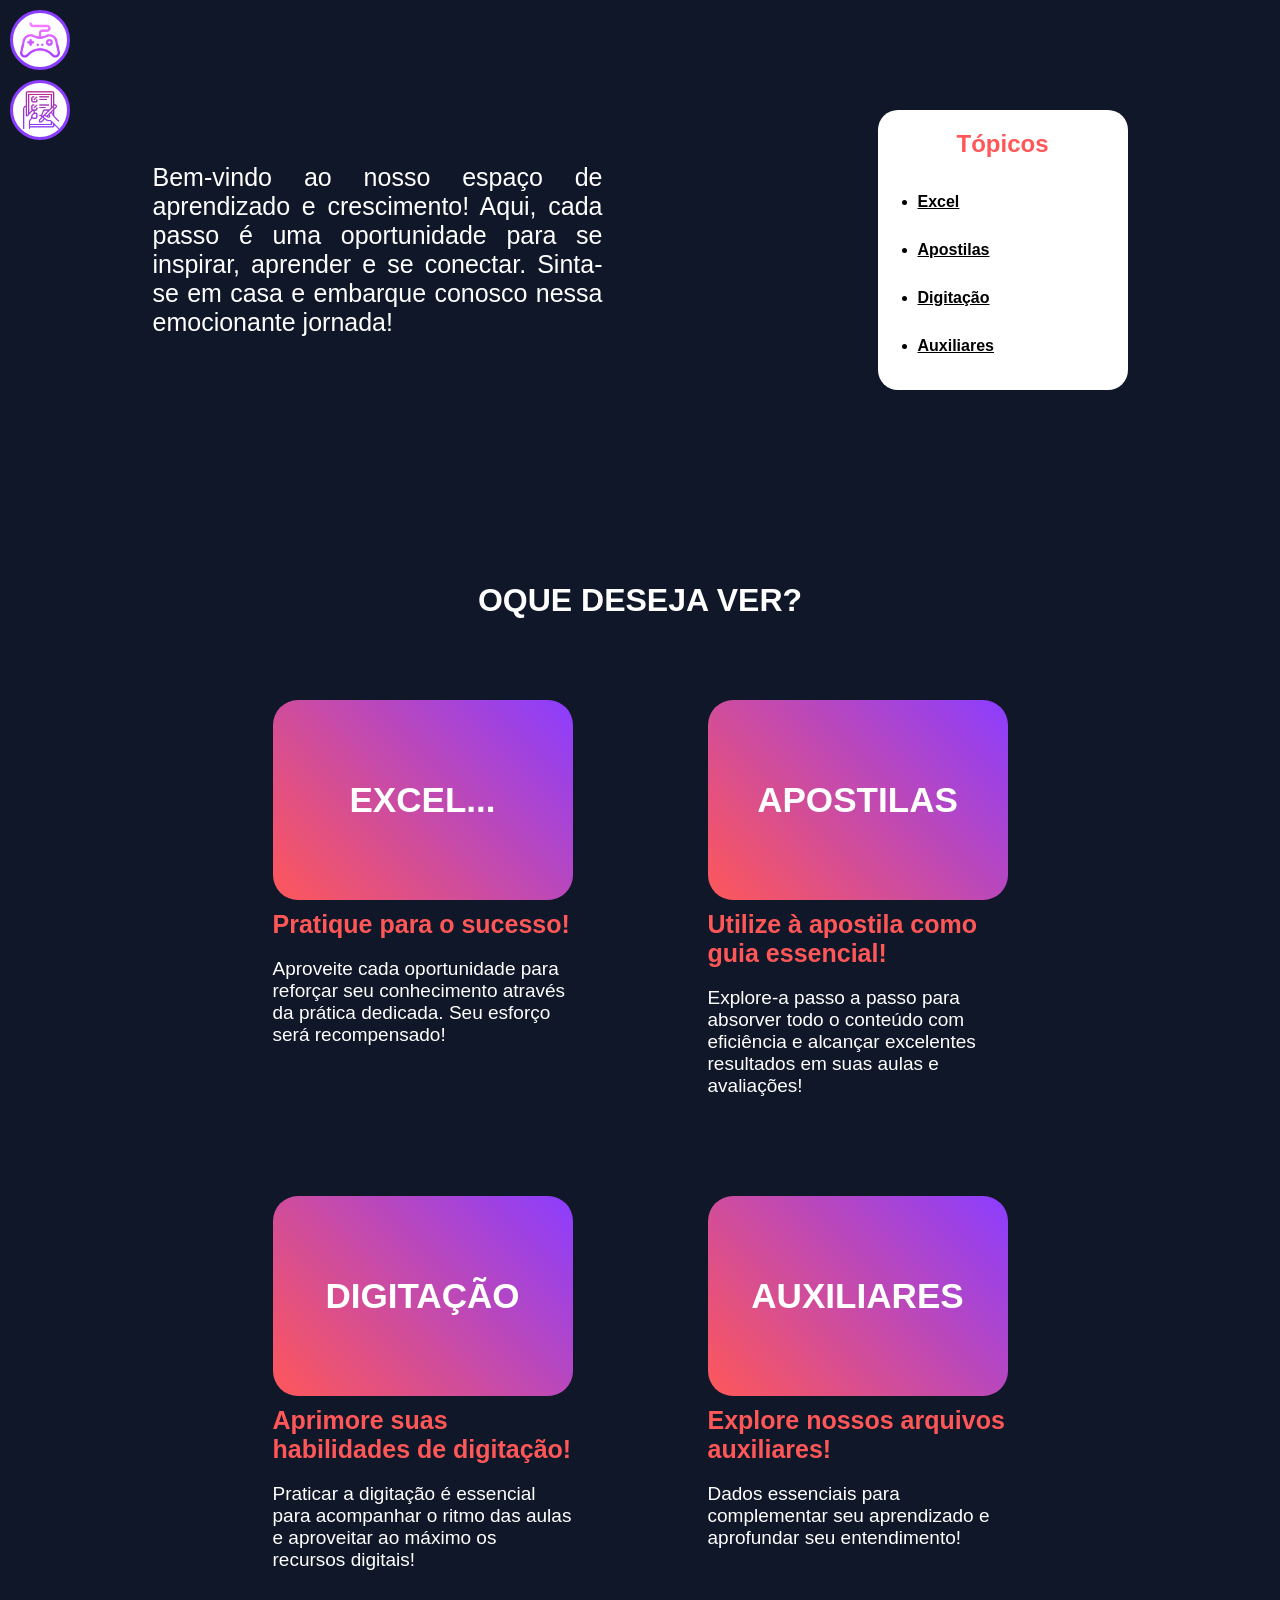
==== index.html @ 17ca4e3c "add" ====
<!DOCTYPE html>
<html lang="pt-br">
<head>
    <meta charset="UTF-8">
    <meta name="viewport" content="width=device-width, initial-scale=1.0">
    <link rel="stylesheet" href="./src/style.css">
    <title>Escola TSI | Home</title>
    <link rel="shortcut icon" href="img/logoFv.png" type="image/x-icon">
</head>
<body>
<!-- Corpo  da página -->
    <div class="conteiner">
        <div class="box-menu gm">
            <div class="icon" id="idGame">
                <img src="img/controle-de-video-game.png" alt="">
            </div>
        </div>
        <div class="box-menu at">
            <div class="icon" id="idAtividades">
                <img src="img/atividades.png" alt="">
            </div>
        </div>
        <header>
            <div class="introduction">
                <p>
                    Bem-vindo ao nosso espaço de aprendizado e crescimento! Aqui, cada passo é uma oportunidade para se inspirar, aprender e se conectar. Sinta-se em casa e embarque conosco nessa emocionante jornada!
                </p>
            </div>
            <div class="topic">
                <h2>Tópicos</h2>
                <ul>
                    <li><a href="#ex">Excel</a></li>
                    <li><a href="#ap">Apostilas</a></li>
                    <li><a href="#at">Digitação</a></li>
                    <li><a href="#ax">Auxiliares</a></li>
                </ul>
            </div>
        </header>

<!-- AQUI É O TÍTULO -->
        <div class="box-title">
            <h1>OQUE DESEJA VER?</h1>
        </div>

<!-- AQUI SÃO OS CONTÚDOS E AS OPÇÕES -->
        <div class="sub-conteiner">
            <div class="box">
                <div class="box-option" id="ex"> <!--Left-->
                    <div class="sub-box-box" id="excel">
                        <h3>EXCEL...</h3>
                    </div>
                    <div class="sub-box-text">
                        <h4>Pratique para o sucesso!</h4>
                        <p>
                            Aproveite cada oportunidade para reforçar seu conhecimento através da prática dedicada. Seu esforço será recompensado!
                        </p>
                    </div>
                </div>

                <div class="box-option" id="ap"> <!--Right-->
                    <div class="sub-box-box" id="introducao">
                        <h3>APOSTILAS</h3>
                    </div>
                    <div class="sub-box-text">
                        <h4>Utilize à apostila como guia essencial!</h4>
                        <p>
                            Explore-a passo a passo para absorver todo o conteúdo com eficiência e alcançar excelentes resultados em suas aulas e avaliações!
                        </p>
                    </div>
                </div>

                <div class="box-option" id="at"> <!--Left-->
                    <div class="sub-box-box" id="textos">
                        <h3>DIGITAÇÃO</h3>
                    </div>
                    <div class="sub-box-text">
                        <h4>Aprimore suas habilidades de digitação!</h4>
                        <p>
                            Praticar a digitação é essencial para acompanhar o ritmo das aulas e aproveitar ao máximo os recursos digitais!
                        </p>
                    </div>
                </div>

                <div class="box-option" id="ax"> <!--Right-->
                    <div class="sub-box-box" id="auxiliares">
                        <h3>AUXILIARES</h3>
                    </div>
                    <div class="sub-box-text">
                        <h4>Explore nossos arquivos auxiliares!</h4>
                        <p>
                            Dados essenciais para complementar seu aprendizado e aprofundar seu entendimento!
                        </p>
                    </div>
                </div>
            </div>
        </div>
    </div>
<script src="src/script.js"></script>
<!--  -->
</body>
</html>
---- src/style.css ----
* {
    font-family: arial;
    box-sizing: border-box;
}

body {
    margin: 0;
    padding: 0;
    color: #fff;
    background: #101728;
}


header {
    gap: 70px;
    margin: 50px;
    display: flex;
    flex-wrap: wrap;
    min-height: 400px;
    text-align: justify;
    align-items: center;
    justify-content: space-around;
}

header .introduction p {
    font-size: 25px;
    max-width: 450px;
}

header .topic {
    /* display: none; */
    color: #000;
    transition: 0.3s;
    min-width: 250px;
    min-height: 280px;
    background: #fff;
    border-radius: 20px;
}
header .topic:hover {
    scale: 1.02;
}

header .topic h2 {
    color: #ff5757;
    text-align: center;
}

header .topic ul li {
    padding: 15px 0px;
    transition: .5s;
}

header .topic ul li a {
    font-weight: 700;
    color: #000;
}
header .topic ul li a:hover {
    color: #ff5757;
}


.box-title {
    display: flex;
    min-height: 200px;
    align-items: center;
    justify-content: center;
}

.sub-conteiner {
    display: flex;
    justify-content: center;
}

.box {
    gap: 30px;
    width: 900px;
    display: flex;
    flex-wrap: wrap;
    padding: 0px 30px;
    justify-content: space-around;
}

.box-option {
    gap: 25px;
    flex-wrap: wrap;
    /* display: flex; */
    margin-bottom: 50px;
    justify-content: center;
}

.box-option .sub-box-box {
    width: 300px;
    display: flex;
    height: 200px;
    cursor: pointer;
    font-size: 30px;
    align-items: center;
    border-radius: 25px;
    justify-content: center;
    background-size: 200% 170%;
    animation: gradientAnimation 10s ease-in-out infinite;
    background: linear-gradient(45deg, #fe5759, #8b3dff);
}
.box-option .sub-box-box:active {
    scale: 1.03;
    background: linear-gradient(to right, #fe5759, #8b3dff);
}
.box-option .sub-box-box h3::selection {
    color: rgb(255, 255, 255);
}

.box-option .sub-box-text {
    margin-top: 10px;
    max-width: 300px;
}

.box-option .sub-box-text h4 {
    margin: 0;
    font-size: 25px;
    color: #ff5757;
}

.box-option .sub-box-text p{
    font-size: 19px;
}



@keyframes gradientAnimation {
    0% {
        background-position: 0% 0%;
    }
    12.5% {
        background-position: 100% 50%;
    }
    25% {
        background-position: 50% 100%;
    }
    37.5% {
        background-position: 0% 50%;
    }
    50% {
        background-position: 50% 0%;
    }
    62.5% {
        background-position: 100% 100%;
    }
    75% {
        background-position: 0% 100%;
    }
    87.5% {
        background-position: 100% 0%;
    }
    100% {
        background-position: 0% 0%;
    }
}


@media (max-width: 900px) {
    .box-option {
        transform: scale(0.8); /* Reduz a escala para 80% */
    }
    header .introduction p {
        font-size: 25px;
        max-width: 300px;
    }
}

@media (max-width: 707px) {
    .box-option {
        transform: scale(1); /* Reduz a escala para 60% */
    }
}


html {
    scroll-behavior: smooth;
}



/* icon */

.box-menu {
    position: fixed;
}
.gm {
    top: 0;
    width: 150px;
    height: 150px;
}
.at {
    top: 70px;
    width: 150px;
    height: 150px;
}
.at img {
    left: 220px;
}

.icon {
    cursor: pointer;
    display: flex;
    justify-content: center;
    transition: .3s;
    position: relative;
    align-items: center;
    background-color: #ffffff;
    width: 60px;
    height: 60px;
    top: 10px;
    left: 10px;
    border-radius: 50%;
    border: 3px solid #8b3dff;
}

.icon img {
    width: 40px;
    height: 40px;
}

.icon:active {
    scale: 1.01;
}
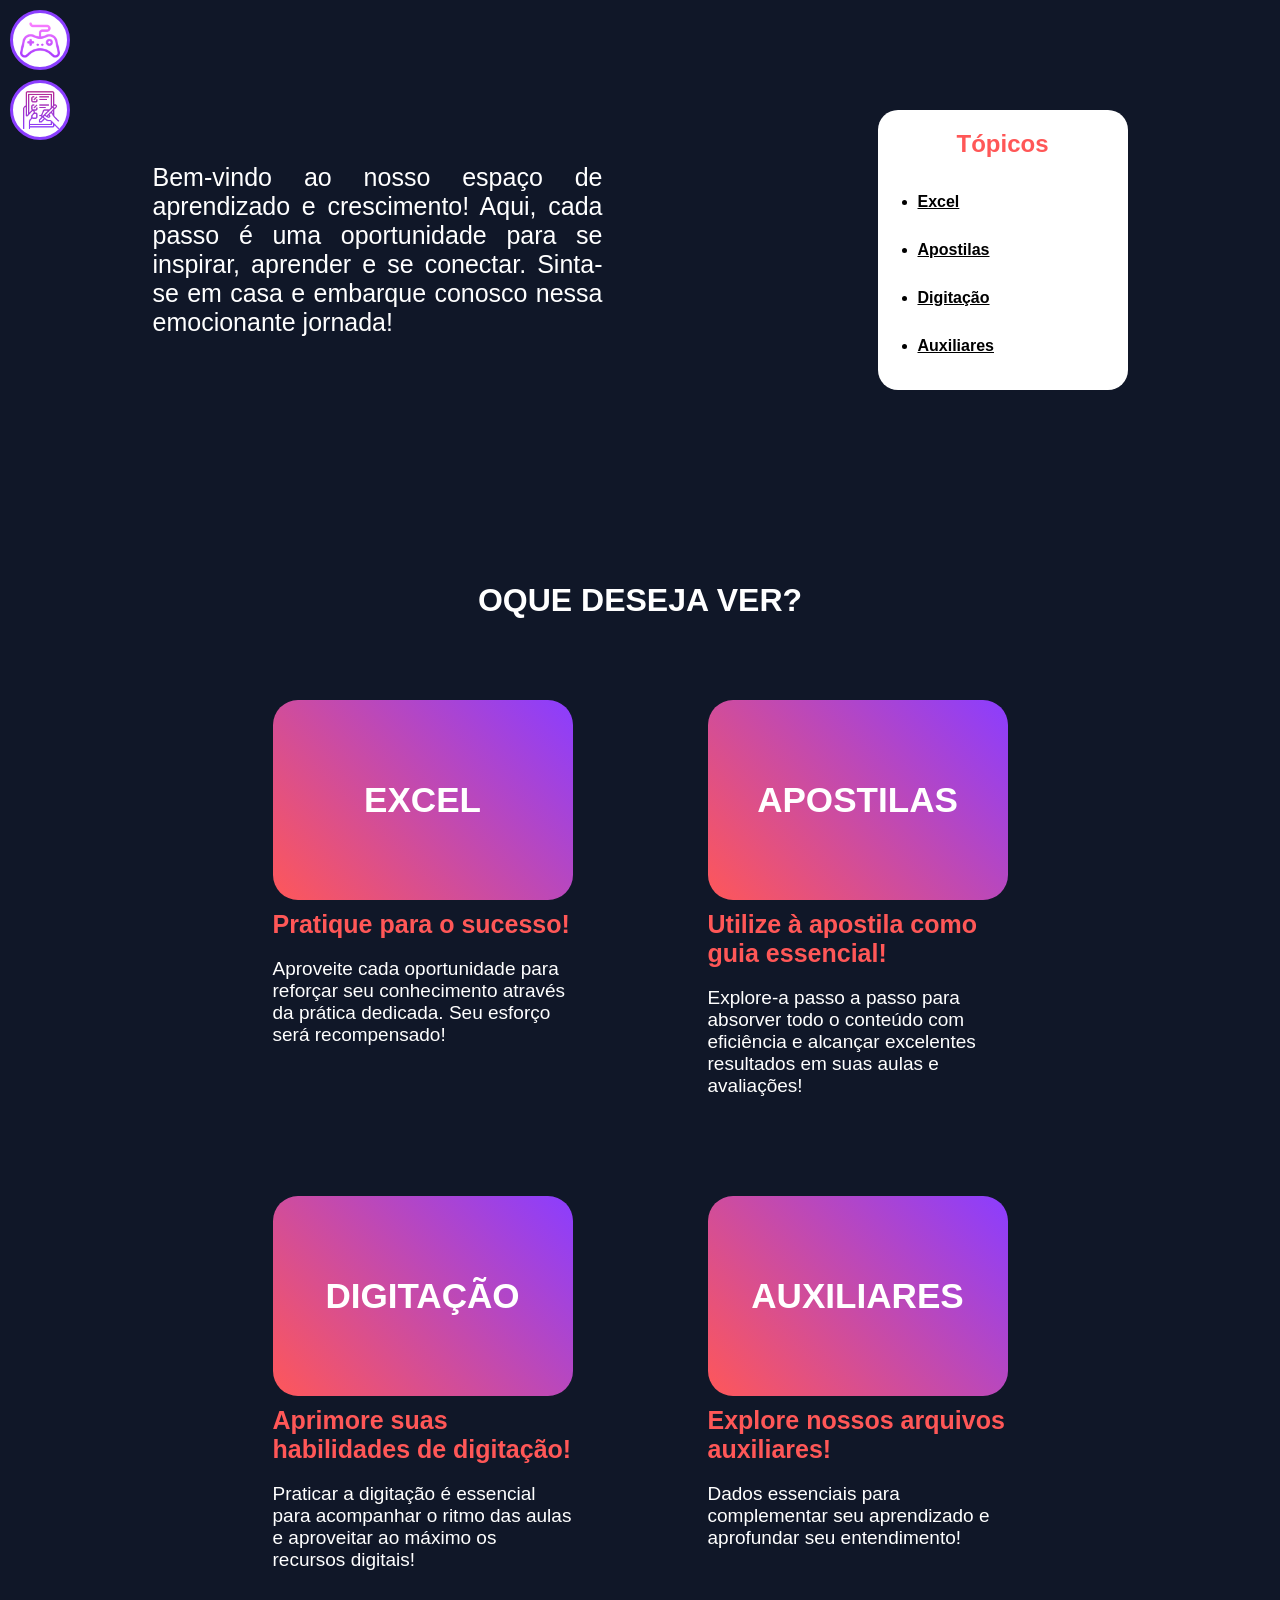
==== commit c6d7f48d: "add" ====
--- a/index.html
+++ b/index.html
@@ -47,7 +47,7 @@
             <div class="box">
                 <div class="box-option" id="ex"> <!--Left-->
                     <div class="sub-box-box" id="excel">
-                        <h3>EXCEL...</h3>
+                        <h3>EXCEL</h3>
                     </div>
                     <div class="sub-box-text">
                         <h4>Pratique para o sucesso!</h4>
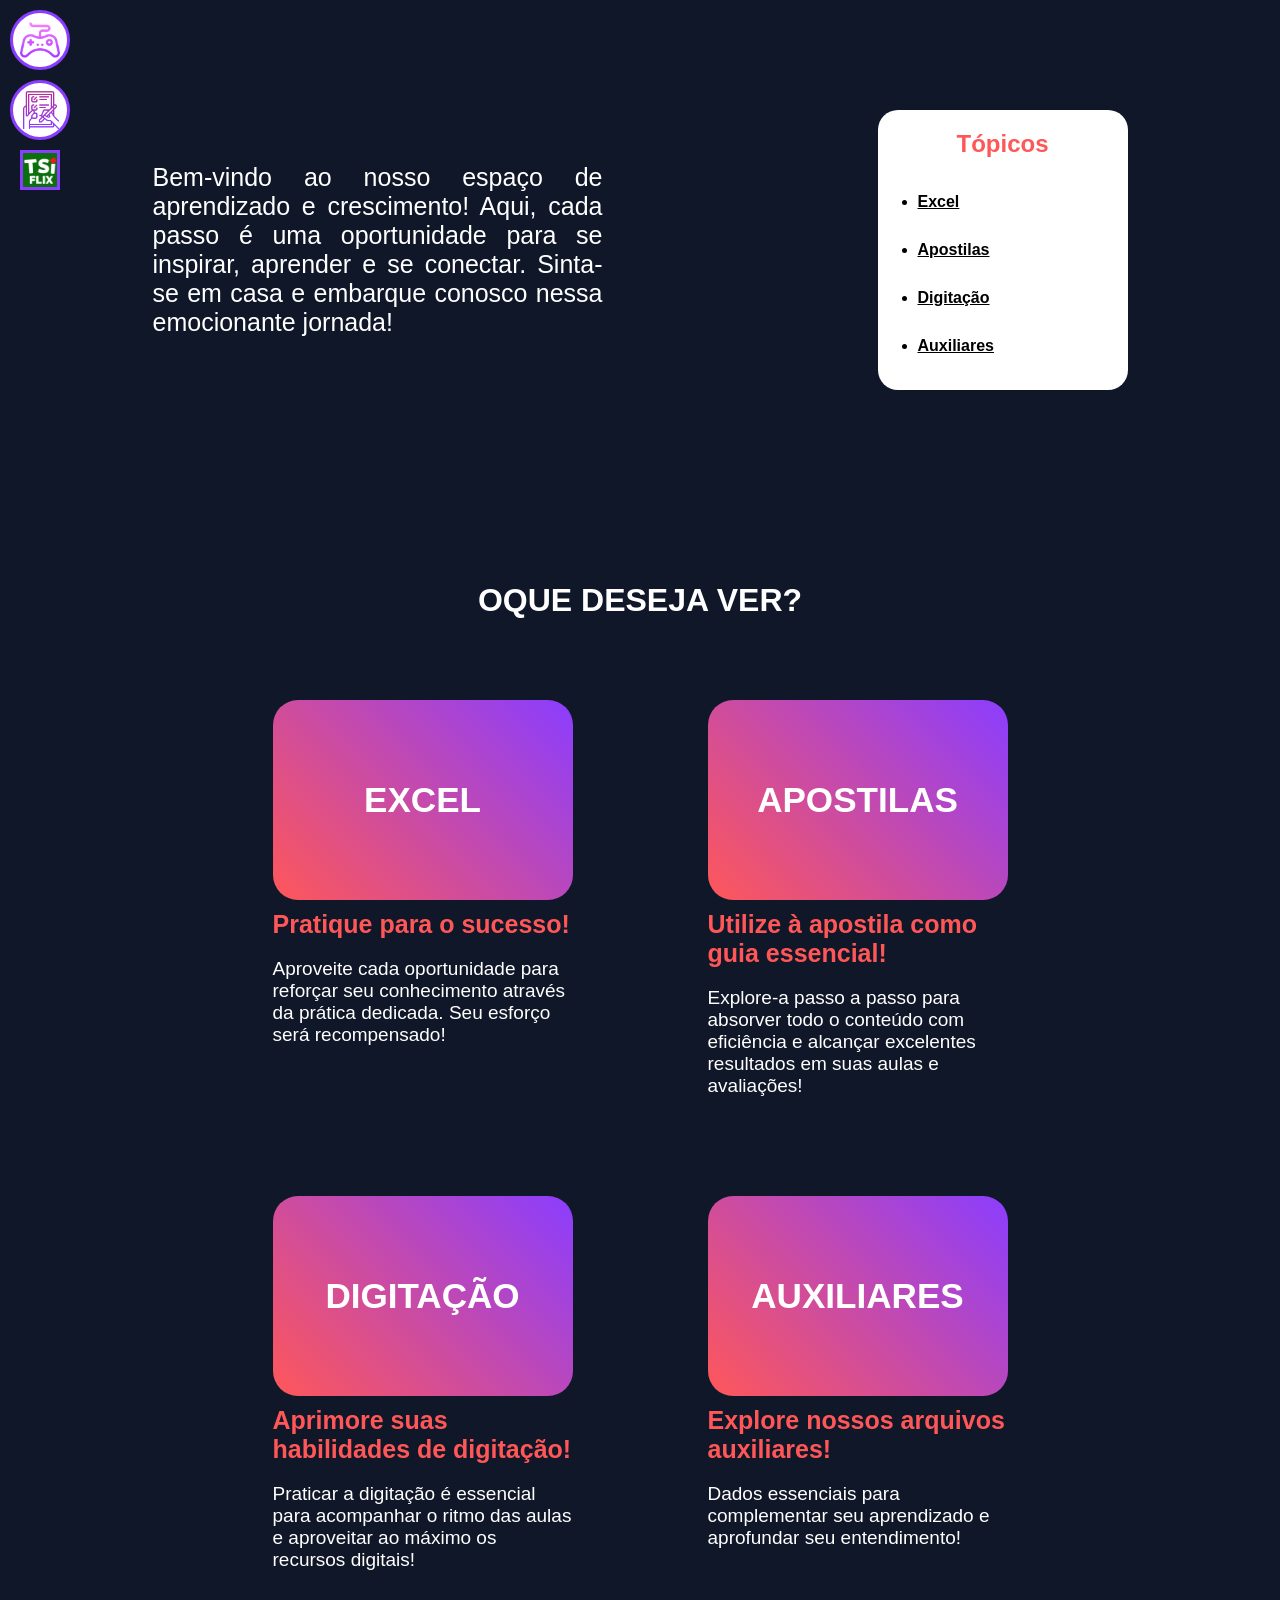
==== commit edea4736: "add" ====
--- a/index.html
+++ b/index.html
@@ -18,6 +18,11 @@
         <div class="box-menu at">
             <div class="icon" id="idAtividades">
                 <img src="img/atividades.png" alt="">
+            </div>
+        </div>
+        <div class="box-menu tf">
+            <div class="ico" id="idTsiflix">
+                <img src="img/tsi-flix.png" alt="">
             </div>
         </div>
         <header>
--- a/src/style.css
+++ b/src/style.css
@@ -195,6 +195,15 @@
     width: 150px;
     height: 150px;
 }
+.tf {
+    top: 130px;
+    width: 150px;
+    height: 150px;
+}
+.tf img {
+    border: 3px solid #8b3dff;
+}
+
 .at img {
     left: 220px;
 }
@@ -214,6 +223,18 @@
     border-radius: 50%;
     border: 3px solid #8b3dff;
 }
+.ico {
+    cursor: pointer;
+    display: flex;
+    justify-content: center;
+    transition: .3s;
+    position: relative;
+    align-items: center;
+    width: 60px;
+    height: 60px;
+    top: 10px;
+    left: 10px;
+}
 
 .icon img {
     width: 40px;
@@ -222,4 +243,12 @@
 
 .icon:active {
     scale: 1.01;
+}
+.ico img {
+    width: 40px;
+    height: 40px;
+}
+
+.ico:active {
+    scale: 1.01;
 }
